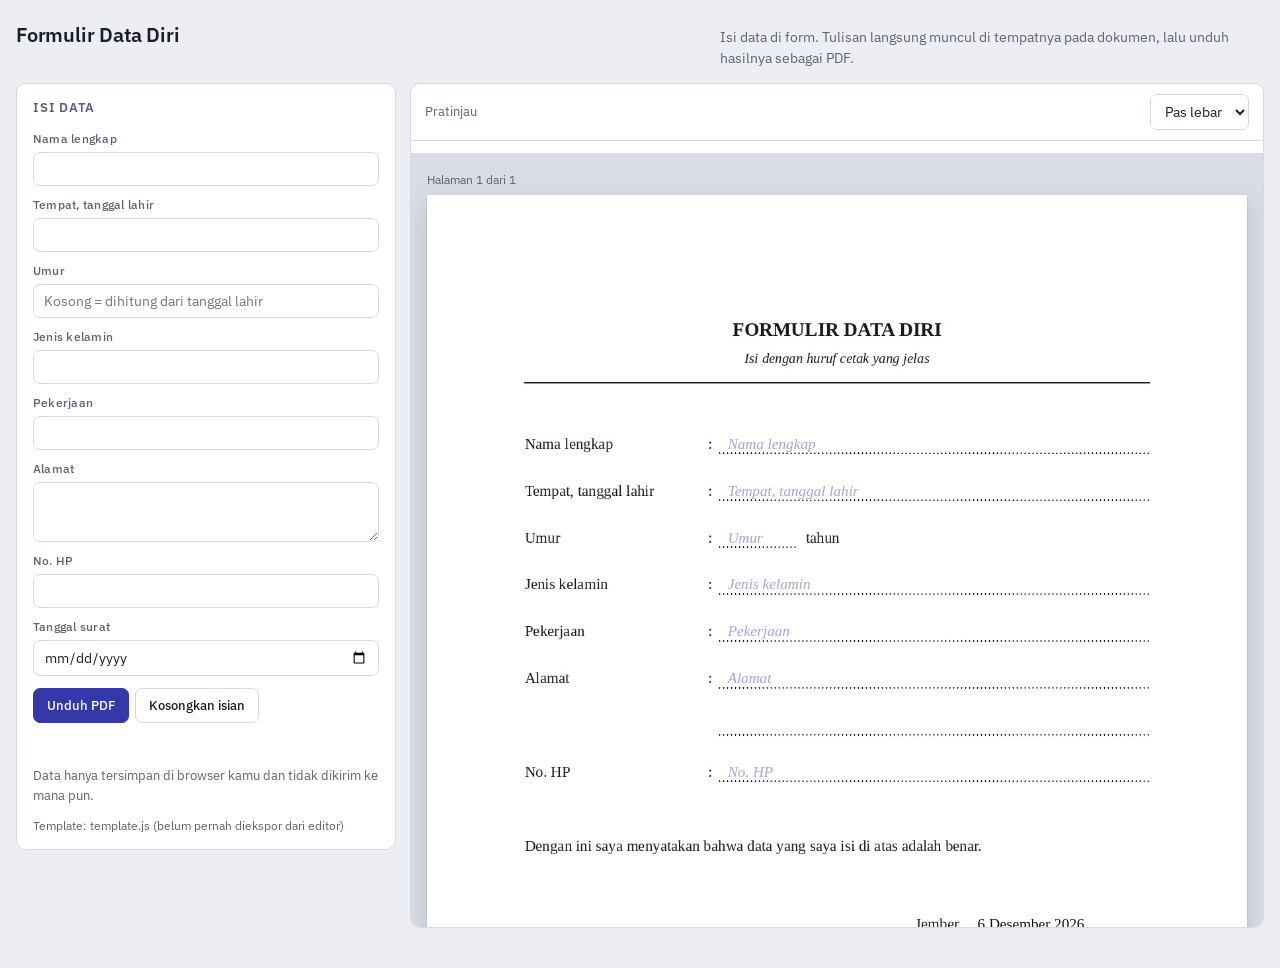
==== index.html @ 140a4977 "Add files via upload" ====
<!doctype html>
<html lang="id">
<head>
<meta charset="utf-8">
<meta name="viewport" content="width=device-width, initial-scale=1, viewport-fit=cover">
<title>Isi Formulir</title>
<link rel="preconnect" href="https://fonts.googleapis.com">
<link rel="preconnect" href="https://fonts.gstatic.com" crossorigin>
<link rel="stylesheet" href="https://fonts.googleapis.com/css2?family=IBM+Plex+Mono:wght@400;500&family=IBM+Plex+Sans:wght@400;500;600&family=Tinos:ital,wght@0,400;0,700;1,400&family=Arimo:wght@400;700&family=Cousine:wght@400;700&display=swap">
<link rel="stylesheet" href="style.css">
</head>
<body data-mode="fill">
<div class="wrap">
  <header>
    <h1 id="docTitle">Isi Formulir</h1>
    <p>Isi data di form. Tulisan langsung muncul di tempatnya pada dokumen, lalu unduh hasilnya sebagai PDF.</p>
  </header>

  <div class="grid">
    <div class="col">
      <section class="panel">
        <h2>Isi data</h2>
        <div class="form" id="form"></div>
        <div class="row">
          <button class="btn primary" id="download">Unduh PDF</button>
          <button class="btn" id="clearData">Kosongkan isian</button>
        </div>
        <p class="status" id="status" aria-live="polite"></p>
        <p class="note">Data hanya tersimpan di browser kamu dan tidak dikirim ke mana pun.</p>
        <p class="note" id="stamp" style="font-size:12px"></p>
      </section>
    </div>

    <div class="col paper-col">
      <section class="panel">
        <div class="paper-head">
          <span class="hint">Pratinjau</span>
          <select id="zoom" aria-label="Perbesar">
            <option value="1">Pas lebar</option><option value="1.5">150%</option><option value="2">200%</option>
          </select>
        </div>
        <div class="desk" id="desk"><p class="note" style="padding:40px 0">Memuat dokumen…</p></div>
      </section>
    </div>
  </div>
</div>
<script src="vendor/jspdf.umd.min.js"></script>
<script src="template.js"></script>
<script src="app.js"></script>
</body>
</html>
---- style.css ----
/* Layout: control column (form, settings) beside the paper; on phones the paper comes first */
:root {
  --bg: #eceef3; --panel: #ffffff; --line: #d5d9e2; --fg: #1b1f2a; --muted: #5b6274;
  --accent: #3438a8; --accent-soft: #e5e6fa; --desk: #d9dce5; --ok: #1d7a4f; --warn: #a4541b;
  --ui: "IBM Plex Sans", system-ui, -apple-system, "Segoe UI", sans-serif;
  --mono: "IBM Plex Mono", ui-monospace, Menlo, Consolas, monospace;
  color-scheme: light;
}
@media (prefers-color-scheme: dark) {
  :root {
    --bg: #13151c; --panel: #1b1e27; --line: #2e3341; --fg: #e6e8ef; --muted: #9aa1b3;
    --accent: #a3a7ff; --accent-soft: #272a4d; --desk: #0d0f15; --ok: #5fd29b; --warn: #f0a36a;
    color-scheme: dark;
  }
}
* { box-sizing: border-box; }
html, body { margin: 0; }
body { background: var(--bg); color: var(--fg); font-family: var(--ui); font-size: 14px; line-height: 1.5; }
.wrap { max-width: 1360px; margin: 0 auto; padding-inline: 16px; padding-block: 20px 40px; display: flex; flex-direction: column; gap: 14px; }
header { display: flex; flex-wrap: wrap; align-items: baseline; justify-content: space-between; gap: 6px 16px; }
h1 { font-size: 20px; font-weight: 600; margin: 0; letter-spacing: -.01em; }
header p { margin: 0; color: var(--muted); max-width: 68ch; }
.toolbar { display: flex; flex-wrap: wrap; gap: 8px; align-items: center; background: var(--panel); border: 1px solid var(--line); border-radius: 10px; padding: 10px 12px; }
.toolbar .sep { flex: 1; }
.grid { display: grid; grid-template-columns: minmax(0, 380px) minmax(0, 1fr); gap: 14px; align-items: start; }
@media (max-width: 900px) { .grid { grid-template-columns: minmax(0, 1fr); } .paper-col { order: -1; } }
.col { display: flex; flex-direction: column; gap: 14px; min-width: 0; }
.panel { background: var(--panel); border: 1px solid var(--line); border-radius: 10px; padding: 14px 16px; display: flex; flex-direction: column; gap: 12px; min-width: 0; }
.panel h2 { font-size: 13px; font-weight: 600; margin: 0; text-transform: uppercase; letter-spacing: .06em; color: var(--muted); }
.btn { appearance: none; border: 1px solid var(--line); background: var(--panel); color: var(--fg); font: 500 13px var(--ui); padding: 8px 13px; border-radius: 7px; cursor: pointer; display: inline-flex; align-items: center; gap: 6px; white-space: nowrap; text-decoration: none; }
.btn:hover { border-color: var(--muted); }
.btn.primary { background: var(--accent); border-color: var(--accent); color: var(--panel); }
.btn.on { background: var(--accent-soft); border-color: var(--accent); color: var(--accent); }
.btn.small { padding: 5px 9px; font-size: 12px; }
.btn.danger { color: var(--warn); }
.btn:disabled { opacity: .5; cursor: default; }
.btn:focus-visible, input:focus-visible, textarea:focus-visible, select:focus-visible { outline: 2px solid var(--accent); outline-offset: 2px; }
input, select, textarea { width: 100%; font: 14px var(--ui); color: var(--fg); background: var(--panel); border: 1px solid var(--line); border-radius: 7px; padding: 7px 10px; }
textarea { min-height: 60px; resize: vertical; }
.field { display: flex; flex-direction: column; gap: 4px; min-width: 0; }
.field label { font-size: 12px; font-weight: 500; color: var(--muted); letter-spacing: .02em; display: flex; justify-content: space-between; gap: 8px; }
.field label code { font-family: var(--mono); font-size: 11px; opacity: .75; }
.field.hot input, .field.hot textarea { border-color: var(--accent); box-shadow: 0 0 0 3px var(--accent-soft); }
.form { display: flex; flex-direction: column; gap: 10px; }
.two { display: grid; grid-template-columns: repeat(2, minmax(0, 1fr)); gap: 10px; }
.note { font-size: 13px; color: var(--muted); margin: 0; }
.status { font-size: 13px; margin: 0; min-height: 1.5em; }
.status.ok { color: var(--ok); } .status.err { color: var(--warn); } .status.busy { color: var(--accent); }
.row { display: flex; gap: 6px; flex-wrap: wrap; align-items: center; }
.paper-col .panel { padding: 0; overflow: hidden; }
.paper-head { display: flex; flex-wrap: wrap; gap: 8px; align-items: center; justify-content: space-between; padding: 10px 14px; border-bottom: 1px solid var(--line); }
.paper-head .hint { color: var(--muted); font-size: 13px; }
.paper-head select { width: auto; }
.desk { background: var(--desk); padding: 18px 16px; overflow: auto; max-height: 86vh; display: flex; flex-direction: column; gap: 18px; align-items: center; }
.sheet { display: flex; flex-direction: column; gap: 6px; align-items: flex-start; max-width: 100%; }
.sheet .pno { font-size: 12px; color: var(--muted); font-variant-numeric: tabular-nums; }
.sheet svg { display: block; background: #fff; box-shadow: 0 1px 2px rgba(0,0,0,.18), 0 8px 24px rgba(0,0,0,.12); user-select: none; -webkit-user-select: none; max-width: none; }
.sheet svg.adding { cursor: crosshair; }
.fld .box { fill: transparent; stroke: transparent; stroke-width: .35; stroke-dasharray: 1.2 .8; }
.fld.hot .box { fill: #3438a8; fill-opacity: .1; }
[data-mode="edit"] .fld { cursor: grab; touch-action: none; }
[data-mode="edit"] .fld:hover .box { stroke: #3438a8; stroke-opacity: .45; }
.fld.sel .box { stroke: #3438a8; stroke-opacity: 1; fill: #3438a8; fill-opacity: .06; }
details summary { cursor: pointer; font-weight: 500; }
details[open] summary { margin-bottom: 10px; }
.check { display: flex; gap: 8px; align-items: center; font-size: 13px; }
.check input { width: auto; }
kbd { font-family: var(--mono); font-size: 11px; border: 1px solid var(--line); border-radius: 4px; padding: 0 4px; }
[hidden] { display: none !important; }
@media (prefers-reduced-motion: no-preference) { .btn { transition: border-color .15s, background .15s; } }
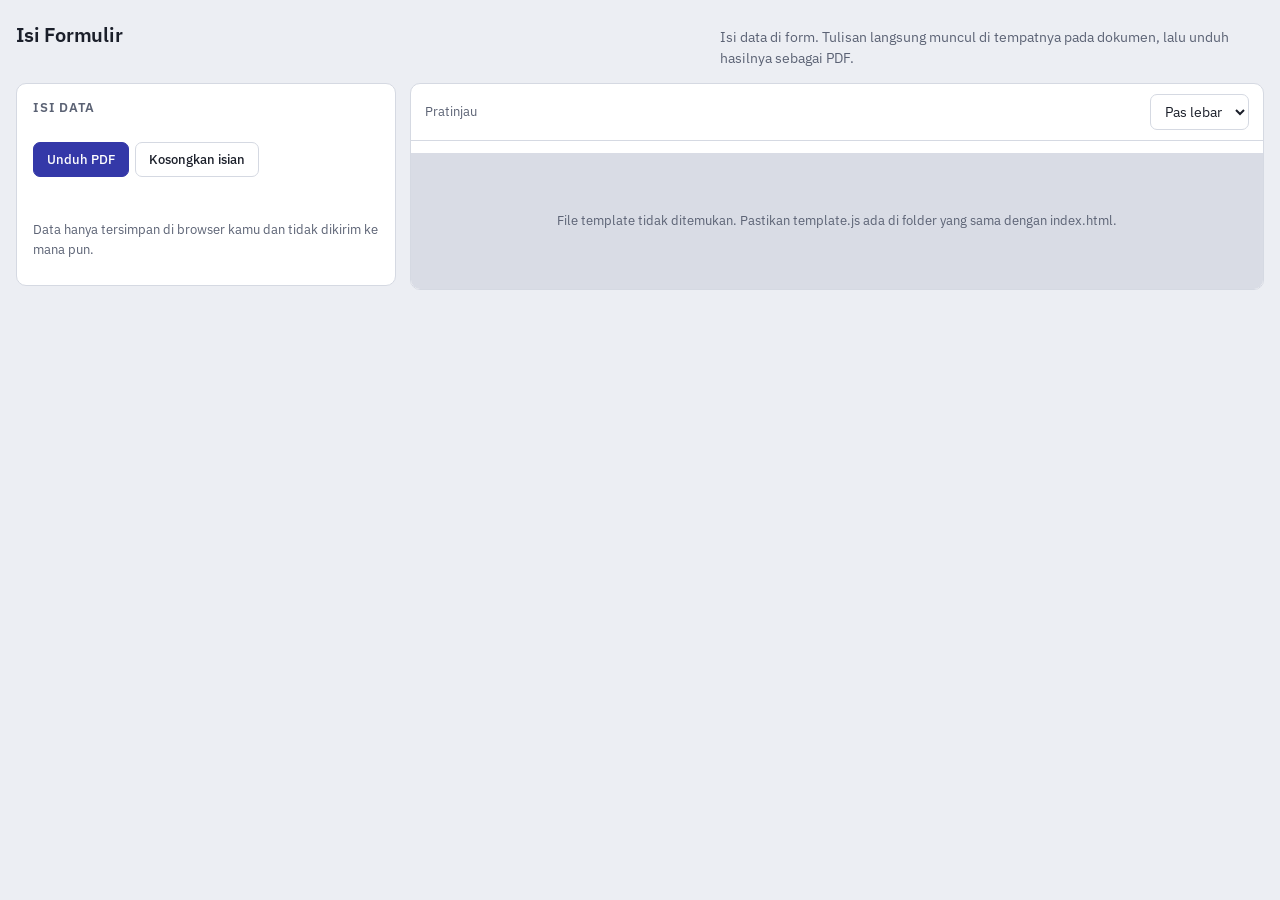
==== commit 14cf2d38: "Update index.html" ====
--- a/index.html
+++ b/index.html
@@ -45,7 +45,7 @@
   </div>
 </div>
 <script src="vendor/jspdf.umd.min.js"></script>
-<script src="template.js"></script>
+<script src="template (1).json"></script>
 <script src="app.js"></script>
 </body>
 </html>
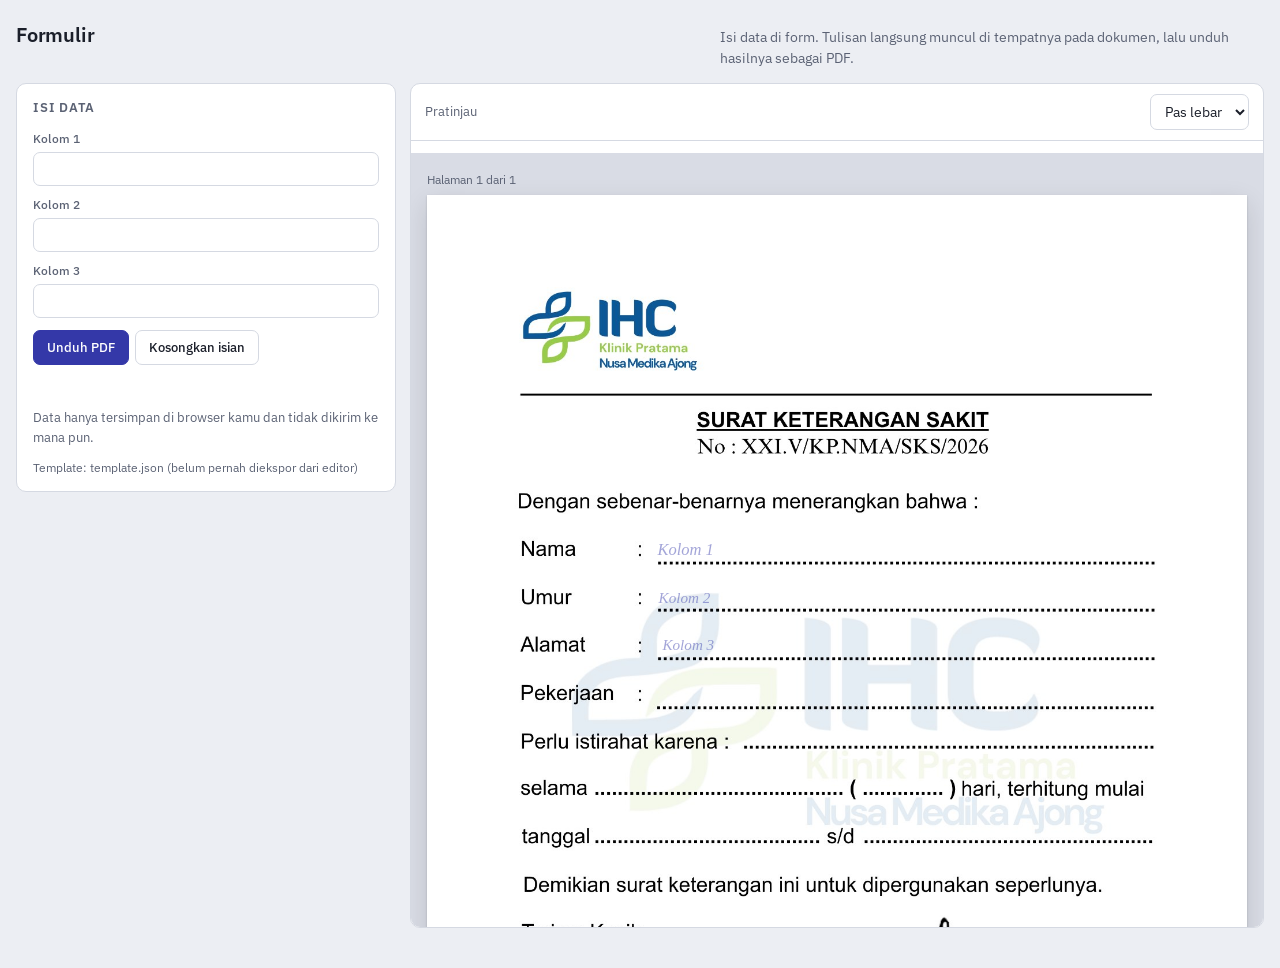
==== commit af8c437a: "Update index.html" ====
--- a/index.html
+++ b/index.html
@@ -45,7 +45,12 @@
   </div>
 </div>
 <script src="vendor/jspdf.umd.min.js"></script>
-<script src="template (1).json"></script>
+<script src="template.js"></script>
 <script src="app.js"></script>
+<script src="js/jspdf.umd.min.js"></script>
+<script src="js/pdf.min.js"></script>
+<script>
+  pdfjsLib.GlobalWorkerOptions.workerSrc = 'js/pdf.worker.min.js';
+</script>
 </body>
 </html>
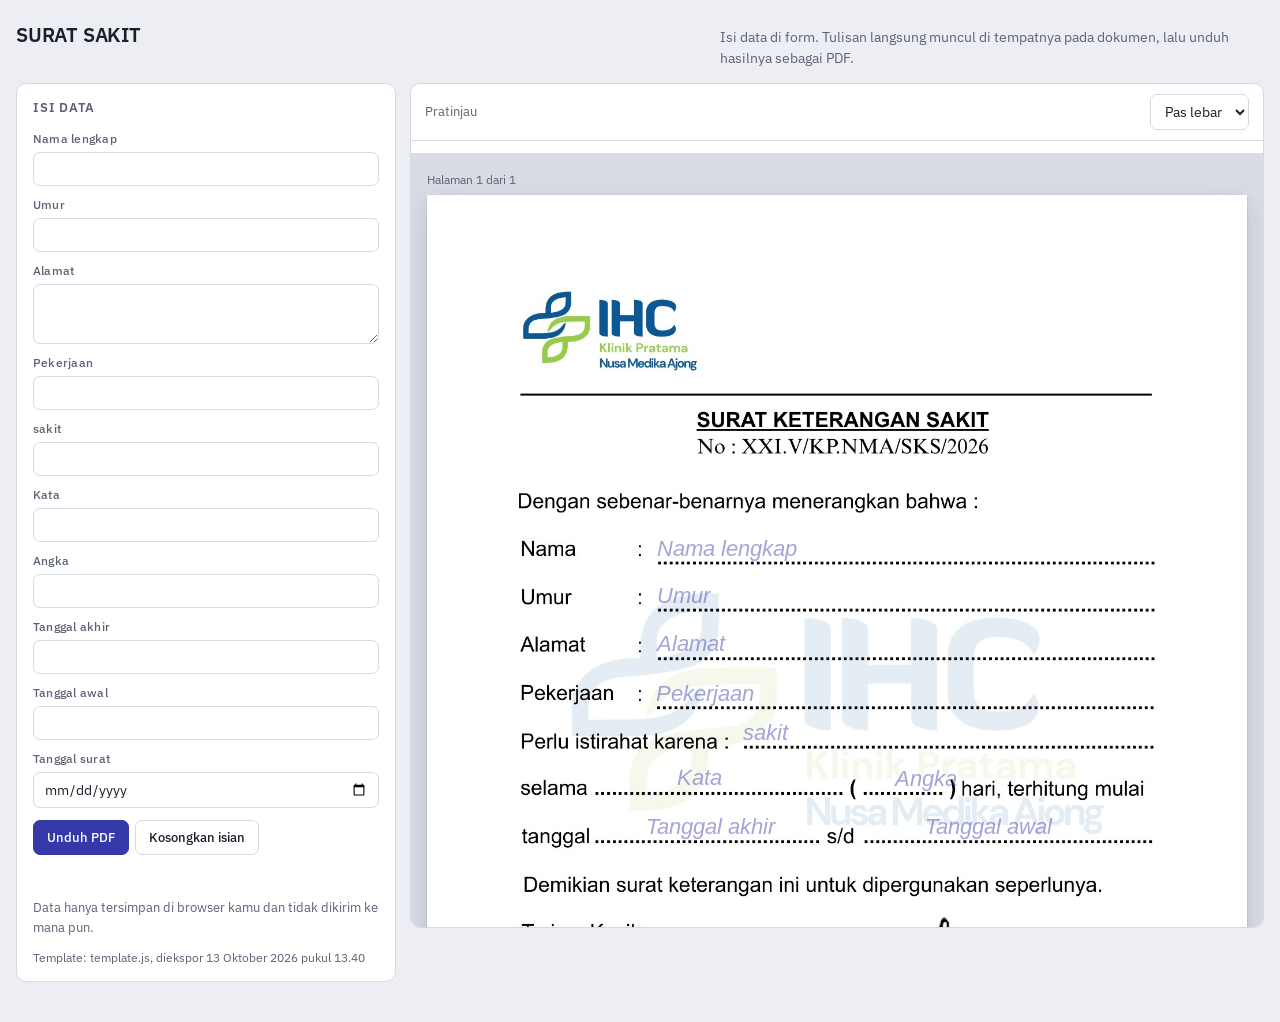
==== commit a269eb7f: "Update index.html" ====
--- a/index.html
+++ b/index.html
@@ -44,13 +44,9 @@
     </div>
   </div>
 </div>
-<script src="vendor/jspdf.umd.min.js"></script>
+<script src="jspdf.umd.min.js"></script>
 <script src="template.js"></script>
 <script src="app.js"></script>
-<script src="js/jspdf.umd.min.js"></script>
-<script src="js/pdf.min.js"></script>
-<script>
-  pdfjsLib.GlobalWorkerOptions.workerSrc = 'js/pdf.worker.min.js';
 </script>
 </body>
 </html>
